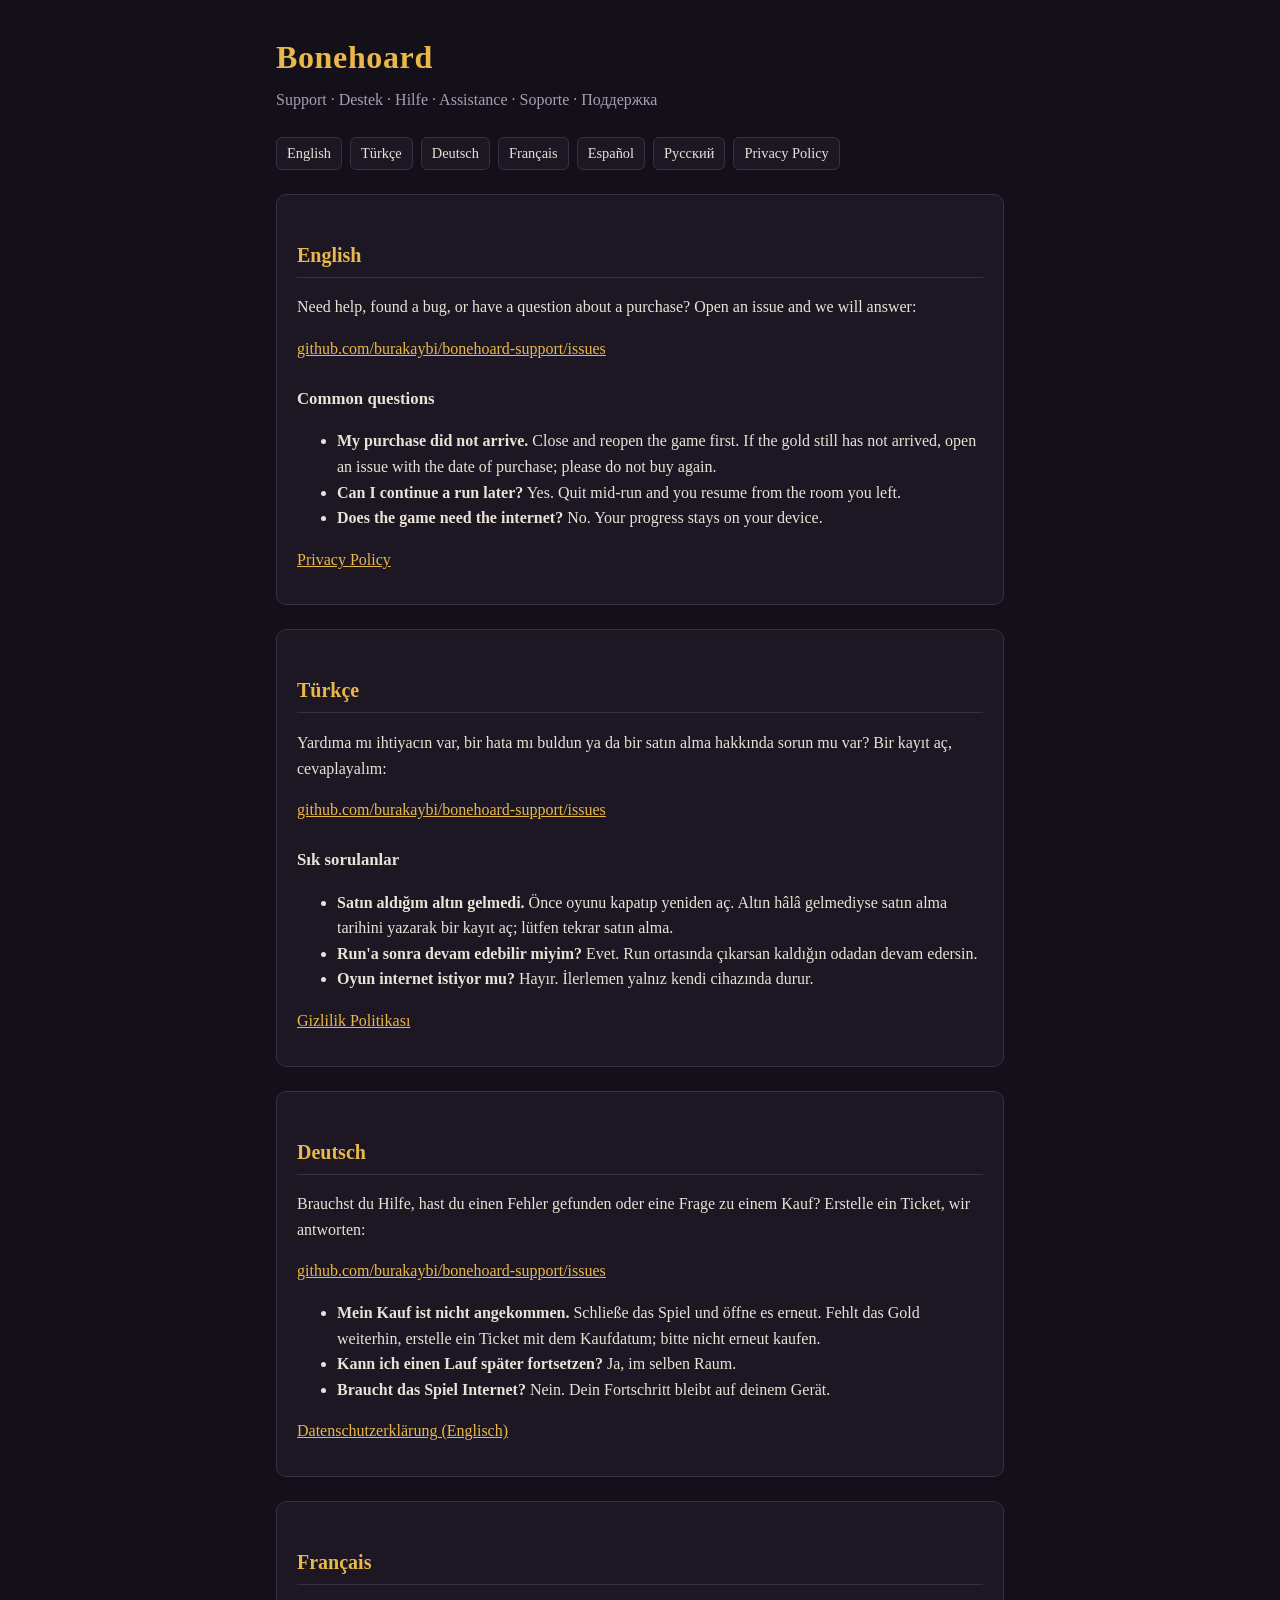
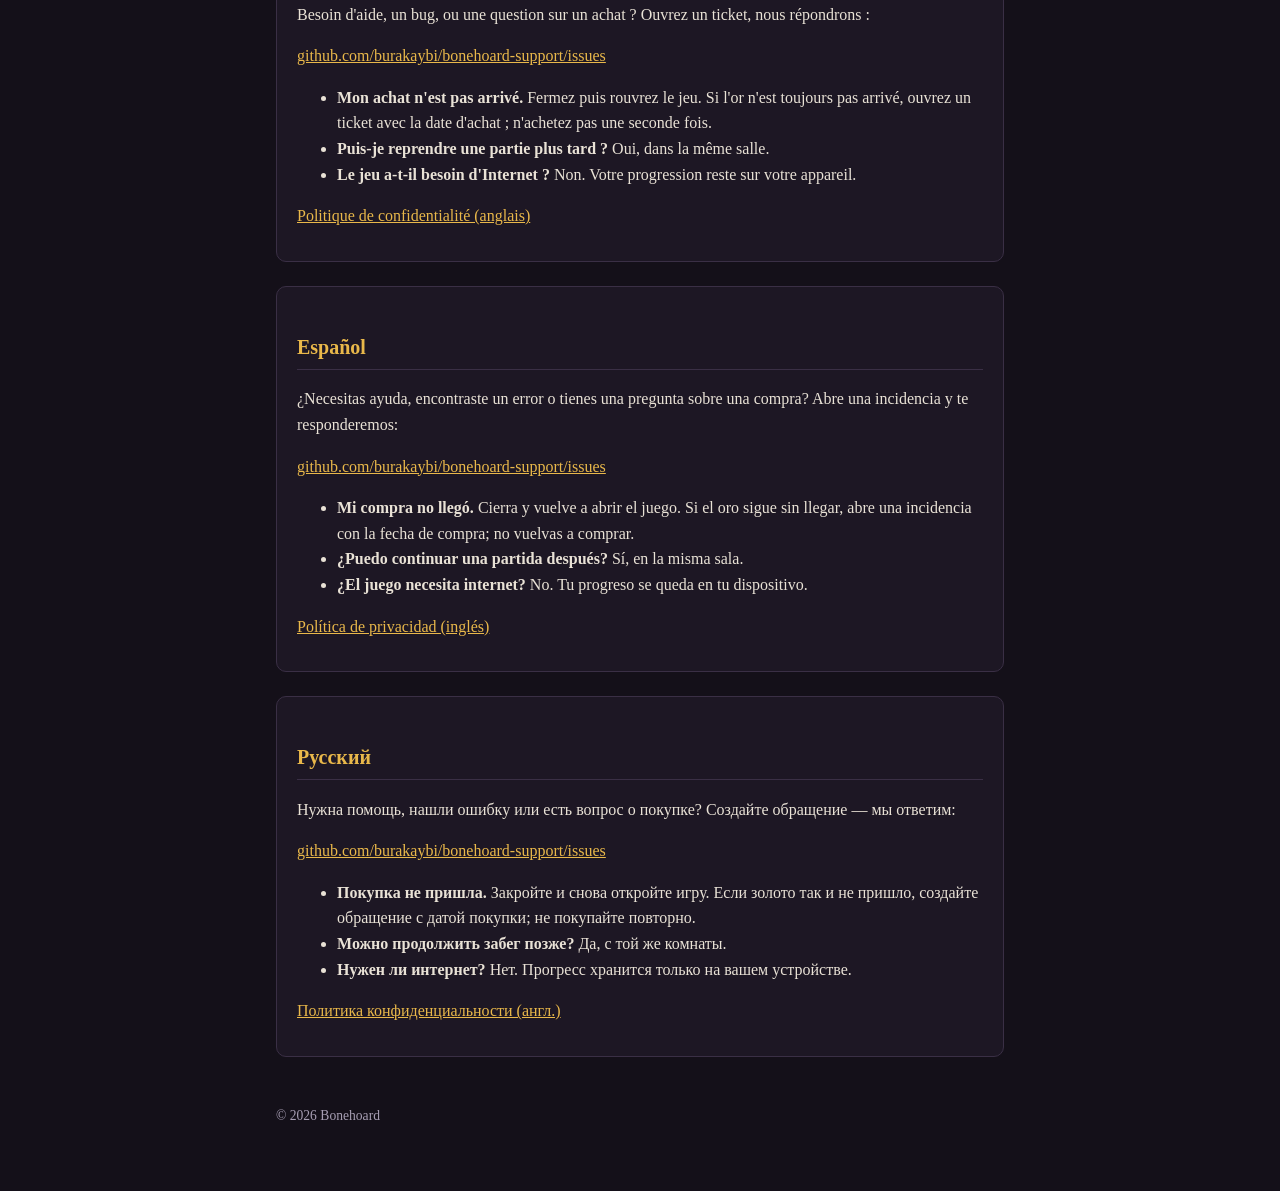
==== index.html @ cb63e87d "Destek ve gizlilik sayfaları Co-Authored-By: Claude Opus 5.5 <noreply@anthropic.com>" ====
<!doctype html>
<html lang="en">
<head>
<meta charset="utf-8">
<meta name="viewport" content="width=device-width, initial-scale=1">
<title>Bonehoard Support</title>
<link rel="stylesheet" href="style.css">
</head>
<body>
<main>
<h1>Bonehoard</h1>
<p class="sub">Support · Destek · Hilfe · Assistance · Soporte · Поддержка</p>
<nav>
  <a href="#en">English</a><a href="#tr">Türkçe</a><a href="#de">Deutsch</a>
  <a href="#fr">Français</a><a href="#es">Español</a><a href="#ru">Русский</a>
  <a href="privacy.html">Privacy Policy</a>
</nav>

<section id="en">
<h2>English</h2>
<p>Need help, found a bug, or have a question about a purchase? Open an issue and we will answer:</p>
<p><a href="https://github.com/burakaybi/bonehoard-support/issues">github.com/burakaybi/bonehoard-support/issues</a></p>
<h3>Common questions</h3>
<ul>
<li><b>My purchase did not arrive.</b> Close and reopen the game first. If the gold still has not arrived, open an issue with the date of purchase; please do not buy again.</li>
<li><b>Can I continue a run later?</b> Yes. Quit mid-run and you resume from the room you left.</li>
<li><b>Does the game need the internet?</b> No. Your progress stays on your device.</li>
</ul>
<p><a href="privacy.html">Privacy Policy</a></p>
</section>

<section id="tr">
<h2>Türkçe</h2>
<p>Yardıma mı ihtiyacın var, bir hata mı buldun ya da bir satın alma hakkında sorun mu var? Bir kayıt aç, cevaplayalım:</p>
<p><a href="https://github.com/burakaybi/bonehoard-support/issues">github.com/burakaybi/bonehoard-support/issues</a></p>
<h3>Sık sorulanlar</h3>
<ul>
<li><b>Satın aldığım altın gelmedi.</b> Önce oyunu kapatıp yeniden aç. Altın hâlâ gelmediyse satın alma tarihini yazarak bir kayıt aç; lütfen tekrar satın alma.</li>
<li><b>Run'a sonra devam edebilir miyim?</b> Evet. Run ortasında çıkarsan kaldığın odadan devam edersin.</li>
<li><b>Oyun internet istiyor mu?</b> Hayır. İlerlemen yalnız kendi cihazında durur.</li>
</ul>
<p><a href="privacy.html#tr">Gizlilik Politikası</a></p>
</section>

<section id="de">
<h2>Deutsch</h2>
<p>Brauchst du Hilfe, hast du einen Fehler gefunden oder eine Frage zu einem Kauf? Erstelle ein Ticket, wir antworten:</p>
<p><a href="https://github.com/burakaybi/bonehoard-support/issues">github.com/burakaybi/bonehoard-support/issues</a></p>
<ul>
<li><b>Mein Kauf ist nicht angekommen.</b> Schließe das Spiel und öffne es erneut. Fehlt das Gold weiterhin, erstelle ein Ticket mit dem Kaufdatum; bitte nicht erneut kaufen.</li>
<li><b>Kann ich einen Lauf später fortsetzen?</b> Ja, im selben Raum.</li>
<li><b>Braucht das Spiel Internet?</b> Nein. Dein Fortschritt bleibt auf deinem Gerät.</li>
</ul>
<p><a href="privacy.html">Datenschutzerklärung (Englisch)</a></p>
</section>

<section id="fr">
<h2>Français</h2>
<p>Besoin d'aide, un bug, ou une question sur un achat ? Ouvrez un ticket, nous répondrons :</p>
<p><a href="https://github.com/burakaybi/bonehoard-support/issues">github.com/burakaybi/bonehoard-support/issues</a></p>
<ul>
<li><b>Mon achat n'est pas arrivé.</b> Fermez puis rouvrez le jeu. Si l'or n'est toujours pas arrivé, ouvrez un ticket avec la date d'achat ; n'achetez pas une seconde fois.</li>
<li><b>Puis-je reprendre une partie plus tard ?</b> Oui, dans la même salle.</li>
<li><b>Le jeu a-t-il besoin d'Internet ?</b> Non. Votre progression reste sur votre appareil.</li>
</ul>
<p><a href="privacy.html">Politique de confidentialité (anglais)</a></p>
</section>

<section id="es">
<h2>Español</h2>
<p>¿Necesitas ayuda, encontraste un error o tienes una pregunta sobre una compra? Abre una incidencia y te responderemos:</p>
<p><a href="https://github.com/burakaybi/bonehoard-support/issues">github.com/burakaybi/bonehoard-support/issues</a></p>
<ul>
<li><b>Mi compra no llegó.</b> Cierra y vuelve a abrir el juego. Si el oro sigue sin llegar, abre una incidencia con la fecha de compra; no vuelvas a comprar.</li>
<li><b>¿Puedo continuar una partida después?</b> Sí, en la misma sala.</li>
<li><b>¿El juego necesita internet?</b> No. Tu progreso se queda en tu dispositivo.</li>
</ul>
<p><a href="privacy.html">Política de privacidad (inglés)</a></p>
</section>

<section id="ru">
<h2>Русский</h2>
<p>Нужна помощь, нашли ошибку или есть вопрос о покупке? Создайте обращение — мы ответим:</p>
<p><a href="https://github.com/burakaybi/bonehoard-support/issues">github.com/burakaybi/bonehoard-support/issues</a></p>
<ul>
<li><b>Покупка не пришла.</b> Закройте и снова откройте игру. Если золото так и не пришло, создайте обращение с датой покупки; не покупайте повторно.</li>
<li><b>Можно продолжить забег позже?</b> Да, с той же комнаты.</li>
<li><b>Нужен ли интернет?</b> Нет. Прогресс хранится только на вашем устройстве.</li>
</ul>
<p><a href="privacy.html">Политика конфиденциальности (англ.)</a></p>
</section>

<footer>© 2026 Bonehoard</footer>
</main>
</body>
</html>
---- style.css ----
:root{--bg:#141019;--panel:#1d1724;--text:#e9e2d6;--mute:#a79eb3;--gold:#e9b84a;--line:#3a2f45}
*{box-sizing:border-box}
body{margin:0;background:var(--bg);color:var(--text);font:16px/1.6 Georgia,"Times New Roman",serif}
main{max-width:760px;margin:0 auto;padding:32px 16px 64px}
h1{font-size:2rem;color:var(--gold);margin:0 0 4px;letter-spacing:.02em}
h2{font-size:1.25rem;color:var(--gold);border-bottom:1px solid var(--line);padding-bottom:6px;margin-top:40px}
h3{font-size:1.05rem;margin:24px 0 4px}
p,li{color:var(--text)}
.sub{color:var(--mute);margin:0 0 24px}
nav{display:flex;flex-wrap:wrap;gap:8px;margin:16px 0 8px}
nav a{color:var(--text);background:var(--panel);border:1px solid var(--line);border-radius:6px;padding:4px 10px;text-decoration:none;font-size:.9rem}
a{color:var(--gold)}
section{background:var(--panel);border:1px solid var(--line);border-radius:10px;padding:4px 20px 16px;margin-top:24px}
footer{margin-top:48px;color:var(--mute);font-size:.85rem}
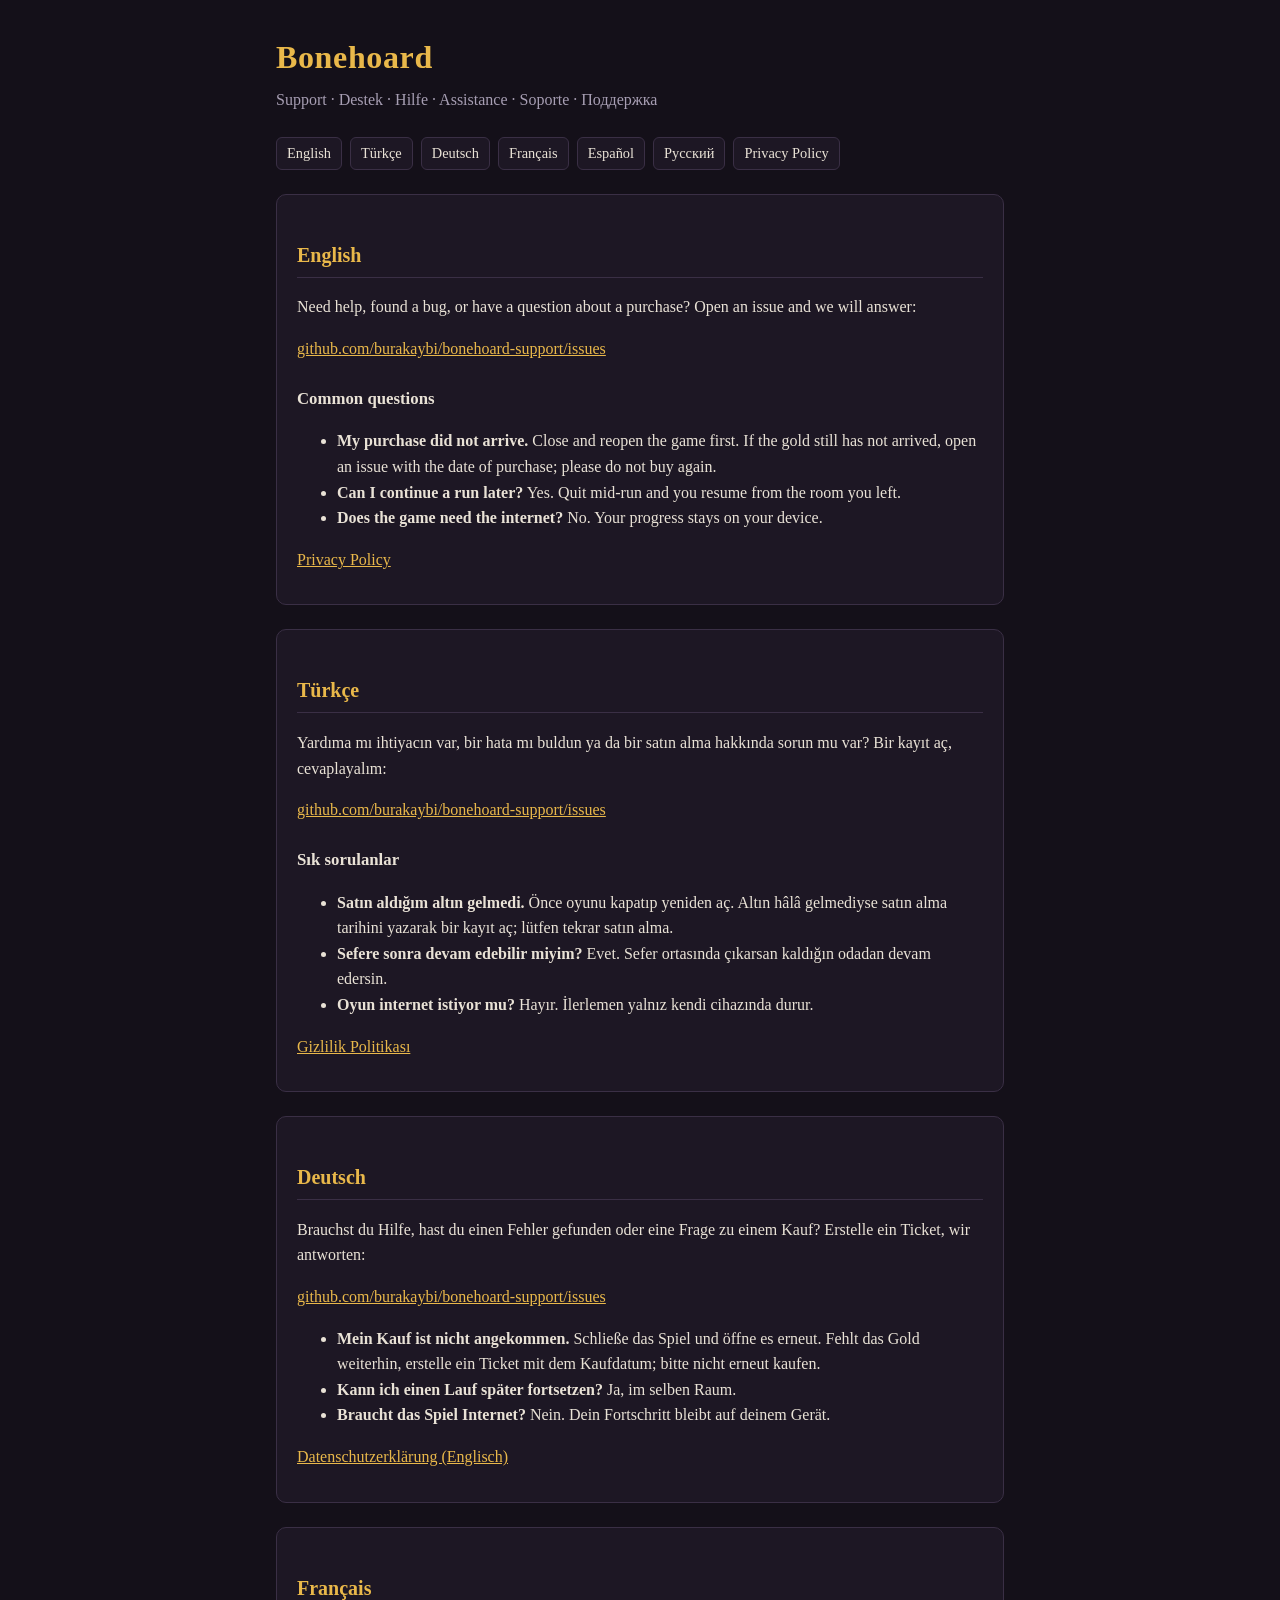
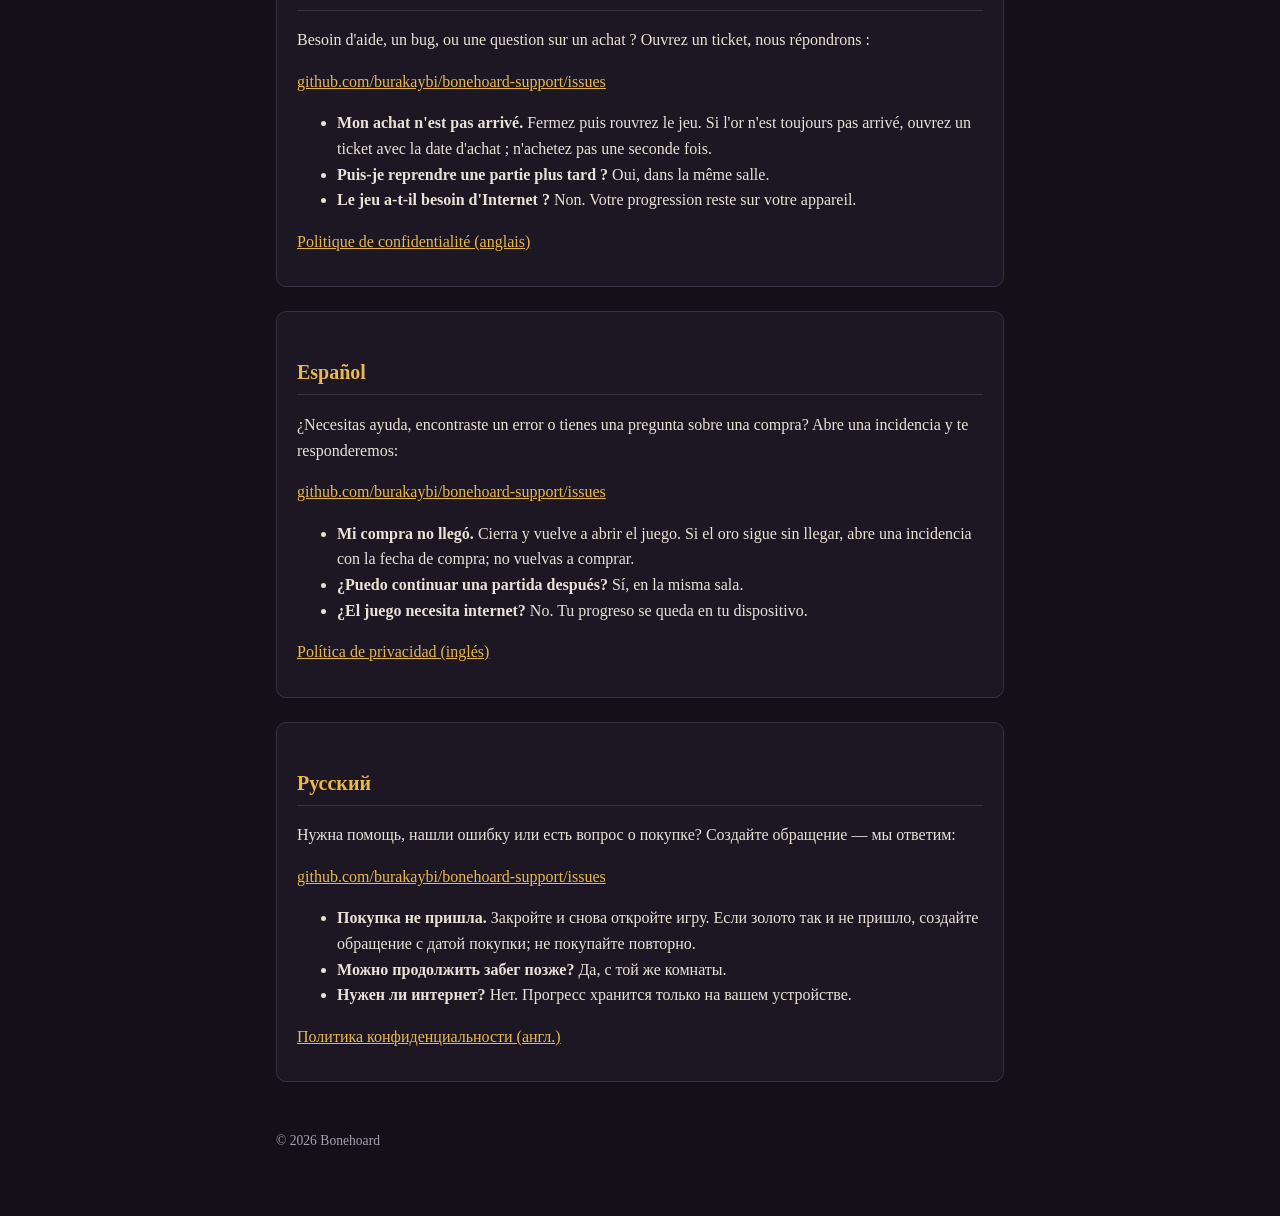
==== commit 24c0af8e: "Destek SSS: run yerine sefer Co-Authored-By: Claude Opus 5.5 <noreply@anthropic.com>" ====
--- a/index.html
+++ b/index.html
@@ -36,7 +36,7 @@
 <h3>Sık sorulanlar</h3>
 <ul>
 <li><b>Satın aldığım altın gelmedi.</b> Önce oyunu kapatıp yeniden aç. Altın hâlâ gelmediyse satın alma tarihini yazarak bir kayıt aç; lütfen tekrar satın alma.</li>
-<li><b>Run'a sonra devam edebilir miyim?</b> Evet. Run ortasında çıkarsan kaldığın odadan devam edersin.</li>
+<li><b>Sefere sonra devam edebilir miyim?</b> Evet. Sefer ortasında çıkarsan kaldığın odadan devam edersin.</li>
 <li><b>Oyun internet istiyor mu?</b> Hayır. İlerlemen yalnız kendi cihazında durur.</li>
 </ul>
 <p><a href="privacy.html#tr">Gizlilik Politikası</a></p>
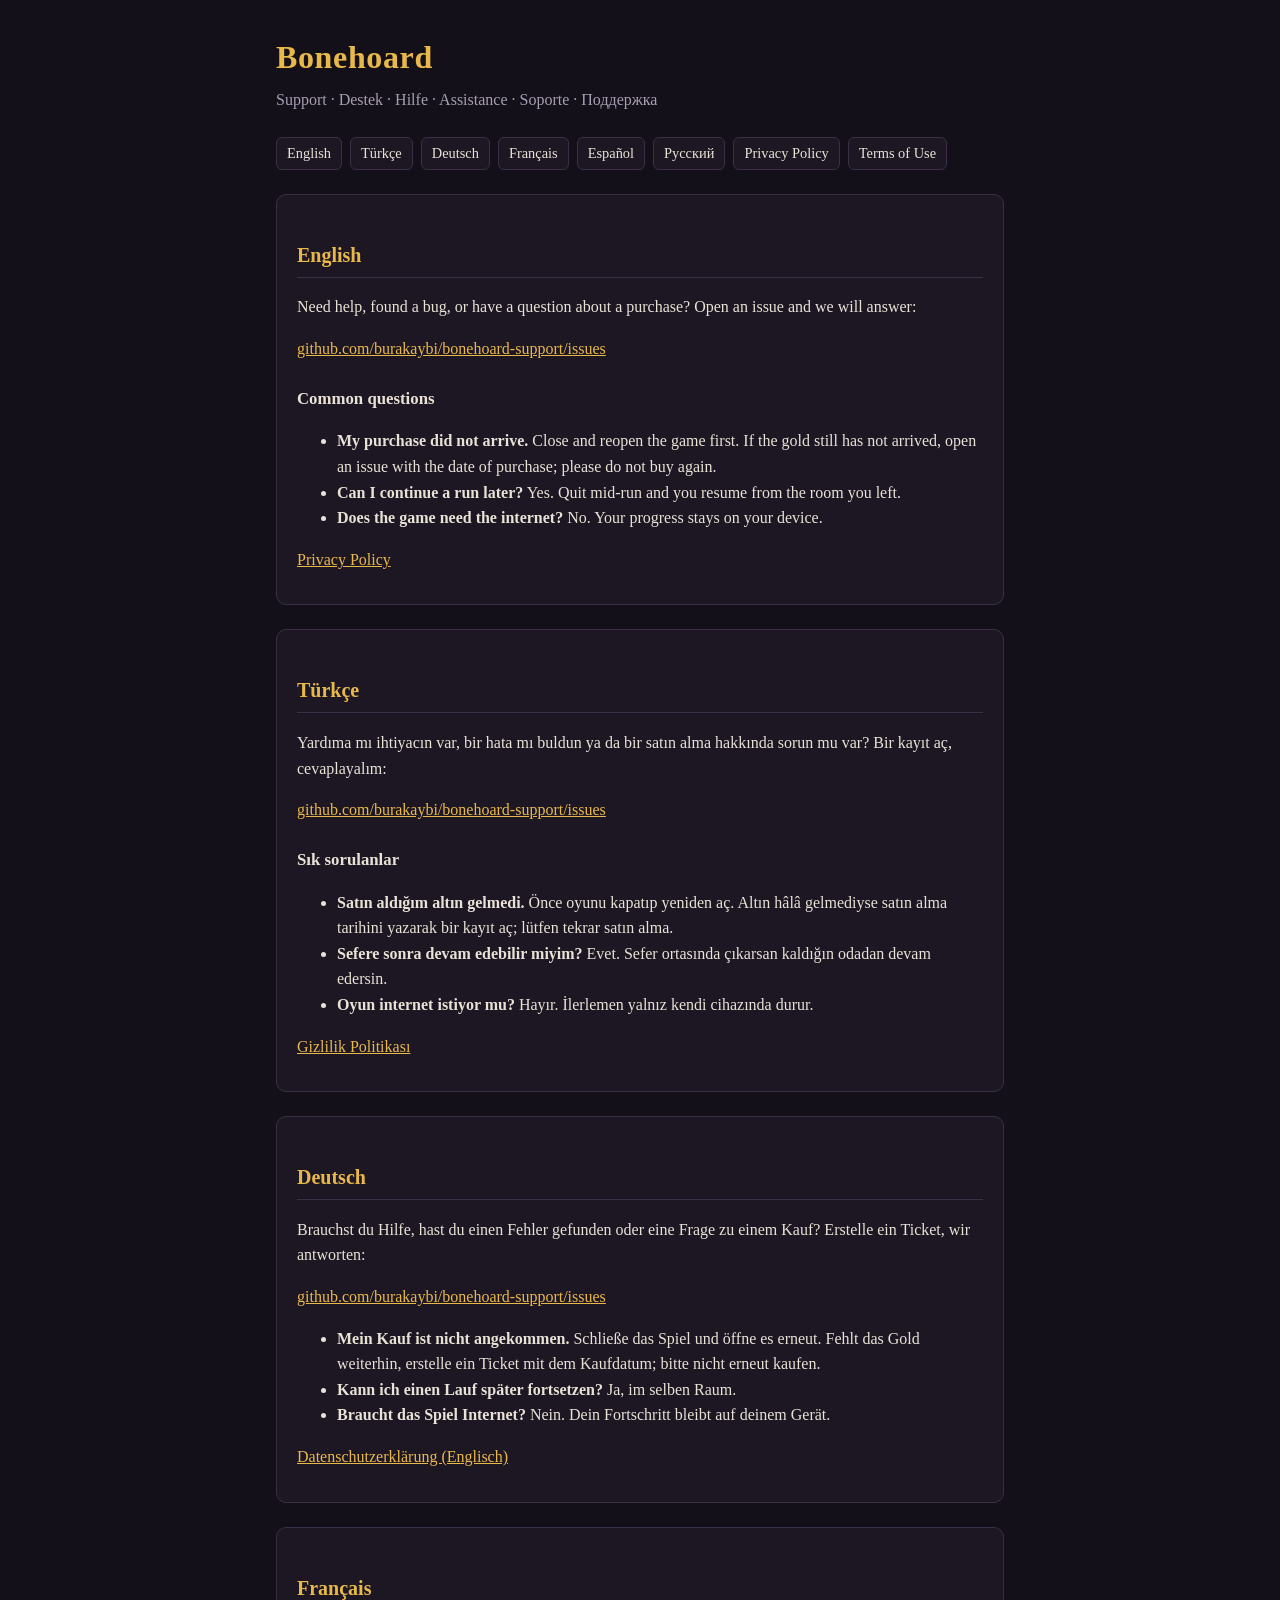
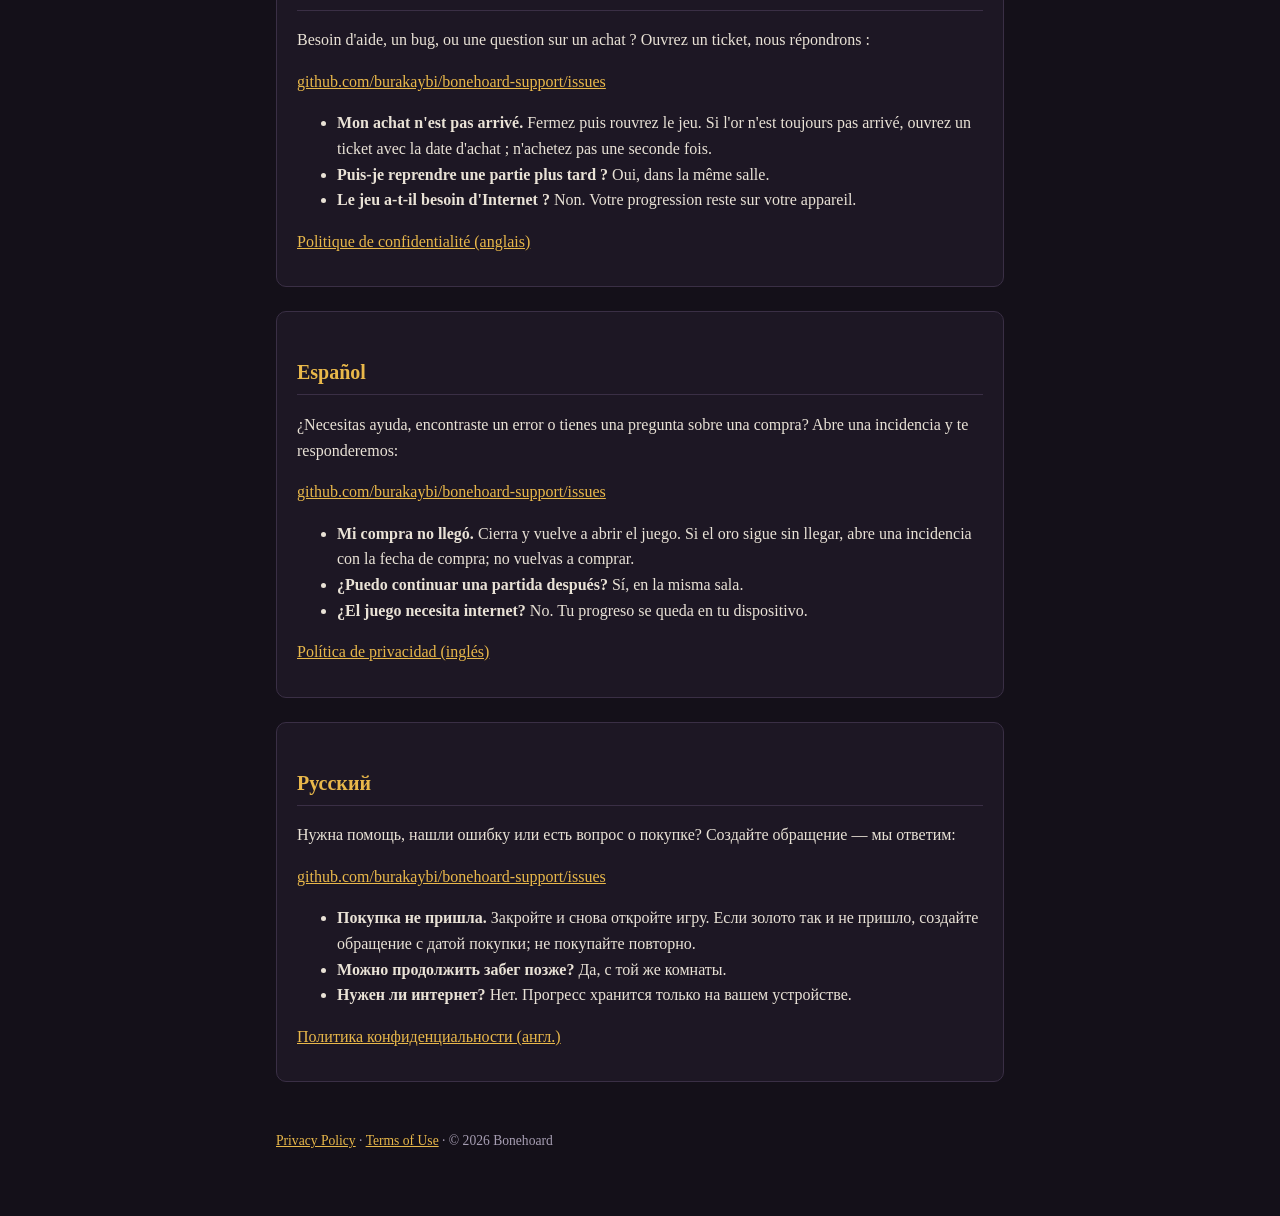
==== commit fa2592e7: "Gizlilik sayfasına iletişim satırı; index ve README'ye Koşullar bağlantısı Co-Authored-By: Claude Op" ====
--- a/index.html
+++ b/index.html
@@ -14,6 +14,7 @@
   <a href="#en">English</a><a href="#tr">Türkçe</a><a href="#de">Deutsch</a>
   <a href="#fr">Français</a><a href="#es">Español</a><a href="#ru">Русский</a>
   <a href="privacy.html">Privacy Policy</a>
+  <a href="terms.html">Terms of Use</a>
 </nav>
 
 <section id="en">
@@ -90,7 +91,7 @@
 <p><a href="privacy.html">Политика конфиденциальности (англ.)</a></p>
 </section>
 
-<footer>© 2026 Bonehoard</footer>
+<footer><a href="privacy.html">Privacy Policy</a> · <a href="terms.html">Terms of Use</a> · © 2026 Bonehoard</footer>
 </main>
 </body>
 </html>
